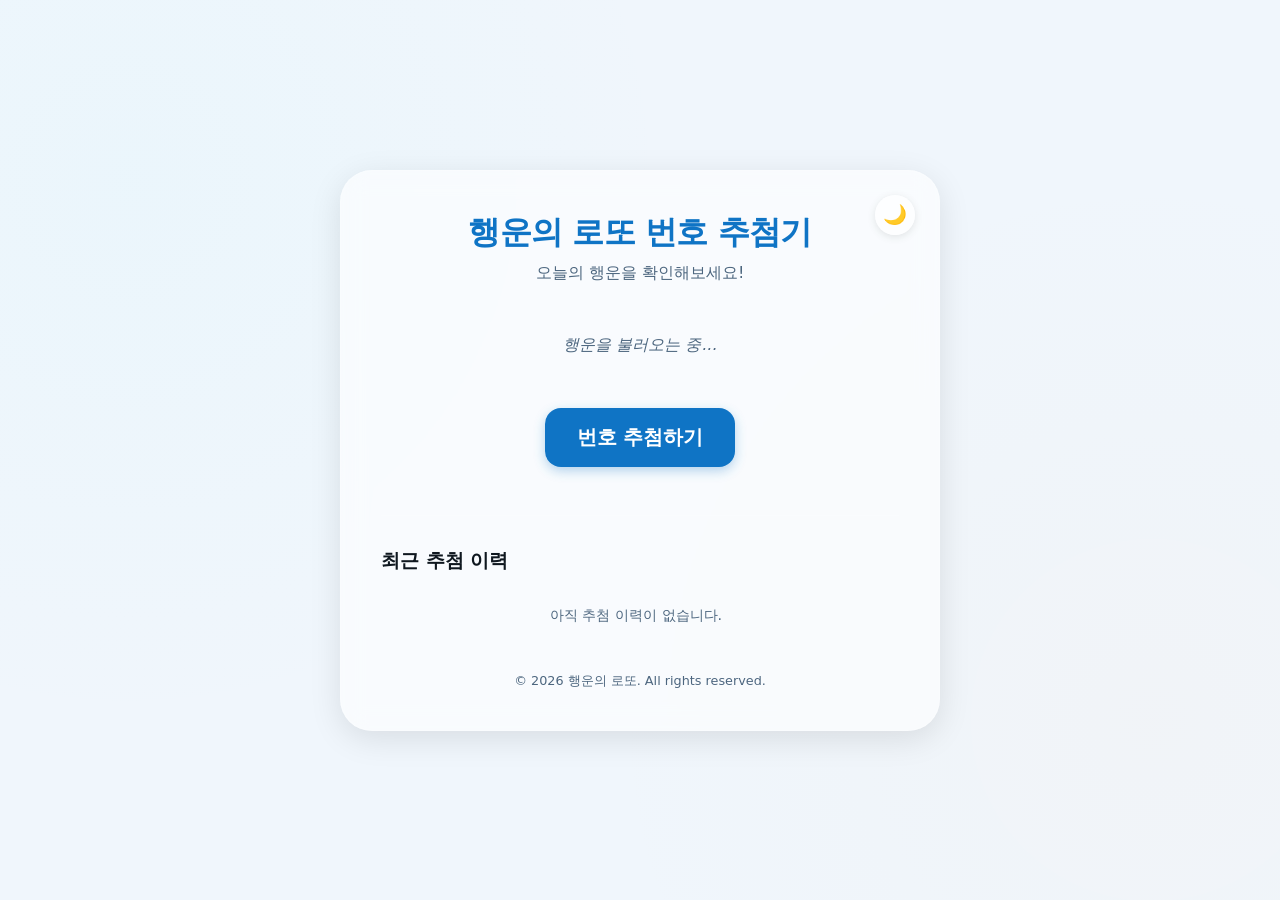
==== index.html @ 4b93f6ab "feat: add dark/light mode support and theme persistence" ====
<!DOCTYPE html>
<html lang="ko" data-theme="light">
<head>
  <meta charset="UTF-8">
  <meta name="viewport" content="width=device-width, initial-scale=1.0">
  <title>행운의 로또 번호 추첨기</title>
  <link rel="stylesheet" href="style.css">
</head>
<body>
  <div class="container">
    <button id="theme-toggle" class="theme-toggle-btn" aria-label="테마 변경">
      <span class="theme-icon">🌙</span>
    </button>
    
    <header>
      <h1>행운의 로또 번호 추첨기</h1>
      <p>오늘의 행운을 확인해보세요!</p>
    </header>

    <main>
      <section class="draw-area">
        <div id="balls-container" class="balls-container">
          <div class="placeholder">행운을 불러오는 중...</div>
        </div>
        <button id="draw-btn" class="draw-btn">번호 추첨하기</button>
      </section>

      <section class="history-area">
        <h2>최근 추첨 이력</h2>
        <ul id="history-list" class="history-list">
          <li class="empty-msg">아직 추첨 이력이 없습니다.</li>
        </ul>
      </section>
    </main>

    <footer>
      <p>&copy; 2026 행운의 로또. All rights reserved.</p>
    </footer>
  </div>
  <script type="module" src="main.js"></script>
</body>
</html>
---- style.css ----
:root {
  --font-main: system-ui, -apple-system, sans-serif;
  --primary-color: oklch(0.55 0.15 250);
  --card-shadow: 0 8px 32px 0 oklch(0 0 0 / 0.1);
}

/* Light Mode Variables */
[data-theme='light'] {
  --bg-color: oklch(0.97 0.01 250);
  --text-color: oklch(0.2 0.02 250);
  --glass-bg: oklch(1 0 0 / 0.6);
  --border-color: oklch(1 0 0 / 0.2);
  --sub-text-color: oklch(0.5 0.05 250);
  --history-item-bg: oklch(1 0 0 / 0.4);
}

/* Dark Mode Variables */
[data-theme='dark'] {
  --bg-color: oklch(0.15 0.02 250);
  --text-color: oklch(0.95 0.01 250);
  --glass-bg: oklch(0.2 0.05 250 / 0.7);
  --border-color: oklch(1 0 0 / 0.1);
  --sub-text-color: oklch(0.7 0.02 250);
  --history-item-bg: oklch(0.3 0.02 250 / 0.4);
}

* {
  box-sizing: border-box;
  margin: 0;
  padding: 0;
  transition: background-color 0.3s ease, color 0.3s ease;
}

body {
  font-family: var(--font-main);
  background-color: var(--bg-color);
  background-image: 
    radial-gradient(circle at 10% 20%, oklch(0.9 0.1 200 / 0.05) 0%, transparent 40%),
    radial-gradient(circle at 90% 80%, oklch(0.9 0.1 50 / 0.05) 0%, transparent 40%);
  min-height: 100vh;
  display: flex;
  justify-content: center;
  align-items: center;
  color: var(--text-color);
}

.container {
  width: min(100% - 2rem, 600px);
  background: var(--glass-bg);
  backdrop-filter: blur(12px);
  -webkit-backdrop-filter: blur(12px);
  border: 1px solid var(--border-color);
  border-radius: 2rem;
  padding: 2.5rem;
  box-shadow: var(--card-shadow);
  text-align: center;
  position: relative;
}

header {
  margin-bottom: 2rem;
}

header h1 {
  font-size: 2rem;
  font-weight: 800;
  color: var(--primary-color);
  margin-bottom: 0.5rem;
  letter-spacing: -0.025em;
}

header p {
  font-size: 1rem;
  color: var(--sub-text-color);
}

/* Theme Toggle Button */
.theme-toggle-btn {
  position: absolute;
  top: 1.5rem;
  right: 1.5rem;
  background: var(--glass-bg);
  border: 1px solid var(--border-color);
  width: 40px;
  height: 40px;
  border-radius: 50%;
  cursor: pointer;
  display: flex;
  align-items: center;
  justify-content: center;
  font-size: 1.2rem;
  box-shadow: 0 2px 8px rgba(0,0,0,0.1);
  transition: all 0.2s ease;
  z-index: 10;
}

.theme-toggle-btn:hover {
  transform: scale(1.1);
  box-shadow: 0 4px 12px rgba(0,0,0,0.2);
}

.draw-area {
  margin-bottom: 3rem;
  display: flex;
  flex-direction: column;
  gap: 2rem;
  align-items: center;
}

.balls-container {
  display: flex;
  justify-content: center;
  gap: 0.75rem;
  min-height: 60px;
  flex-wrap: wrap;
}

.placeholder {
  color: var(--sub-text-color);
  font-style: italic;
  display: flex;
  align-items: center;
}

.draw-btn {
  background-color: var(--primary-color);
  color: white;
  border: none;
  padding: 1rem 2rem;
  font-size: 1.25rem;
  font-weight: 700;
  border-radius: 1rem;
  cursor: pointer;
  transition: all 0.2s cubic-bezier(0.4, 0, 0.2, 1);
  box-shadow: 0 4px 12px oklch(0.55 0.15 250 / 0.3);
}

.draw-btn:hover {
  transform: translateY(-2px);
  box-shadow: 0 6px 20px oklch(0.55 0.15 250 / 0.4);
}

.draw-btn:active {
  transform: translateY(0);
}

.history-area {
  text-align: left;
  border-top: 1px solid var(--border-color);
  padding-top: 2rem;
}

.history-area h2 {
  font-size: 1.2rem;
  margin-bottom: 1rem;
  color: var(--text-color);
}

.history-list {
  list-style: none;
  display: flex;
  flex-direction: column;
  gap: 0.75rem;
  max-height: 200px;
  overflow-y: auto;
  padding-right: 0.5rem;
}

.history-item {
  display: flex;
  justify-content: space-between;
  align-items: center;
  background: var(--history-item-bg);
  padding: 0.75rem 1rem;
  border-radius: 0.75rem;
  animation: fadeIn 0.3s ease-out forwards;
}

.history-balls {
  display: flex;
  gap: 4px;
}

.history-ball {
  width: 24px;
  height: 24px;
  border-radius: 50%;
  display: flex;
  align-items: center;
  justify-content: center;
  font-size: 10px;
  font-weight: 700;
  color: white;
  text-shadow: 0 1px 1px rgba(0,0,0,0.2);
}

.empty-msg {
  color: var(--sub-text-color);
  font-size: 0.9rem;
  text-align: center;
  padding: 1rem;
}

footer {
  margin-top: 2rem;
  font-size: 0.8rem;
  color: var(--sub-text-color);
}

/* Scrollbar styling */
.history-list::-webkit-scrollbar {
  width: 4px;
}
.history-list::-webkit-scrollbar-track {
  background: transparent;
}
.history-list::-webkit-scrollbar-thumb {
  background: oklch(0.8 0.02 250 / 0.3);
  border-radius: 10px;
}

@keyframes fadeIn {
  from { opacity: 0; transform: translateY(10px); }
  to { opacity: 1; transform: translateY(0); }
}

@layer components {
  /* Lotto Ball Colors */
  .ball-yellow { background-color: oklch(0.85 0.15 90); }
  .ball-blue { background-color: oklch(0.65 0.15 240); }
  .ball-red { background-color: oklch(0.65 0.2 30); }
  .ball-grey { background-color: oklch(0.65 0.02 250); }
  .ball-green { background-color: oklch(0.75 0.15 150); }
}

@media (max-width: 480px) {
  .container {
    padding: 1.5rem;
    border-radius: 1.5rem;
  }
  .balls-container {
    gap: 0.5rem;
  }
  .theme-toggle-btn {
    top: 1rem;
    right: 1rem;
    width: 36px;
    height: 36px;
  }
}
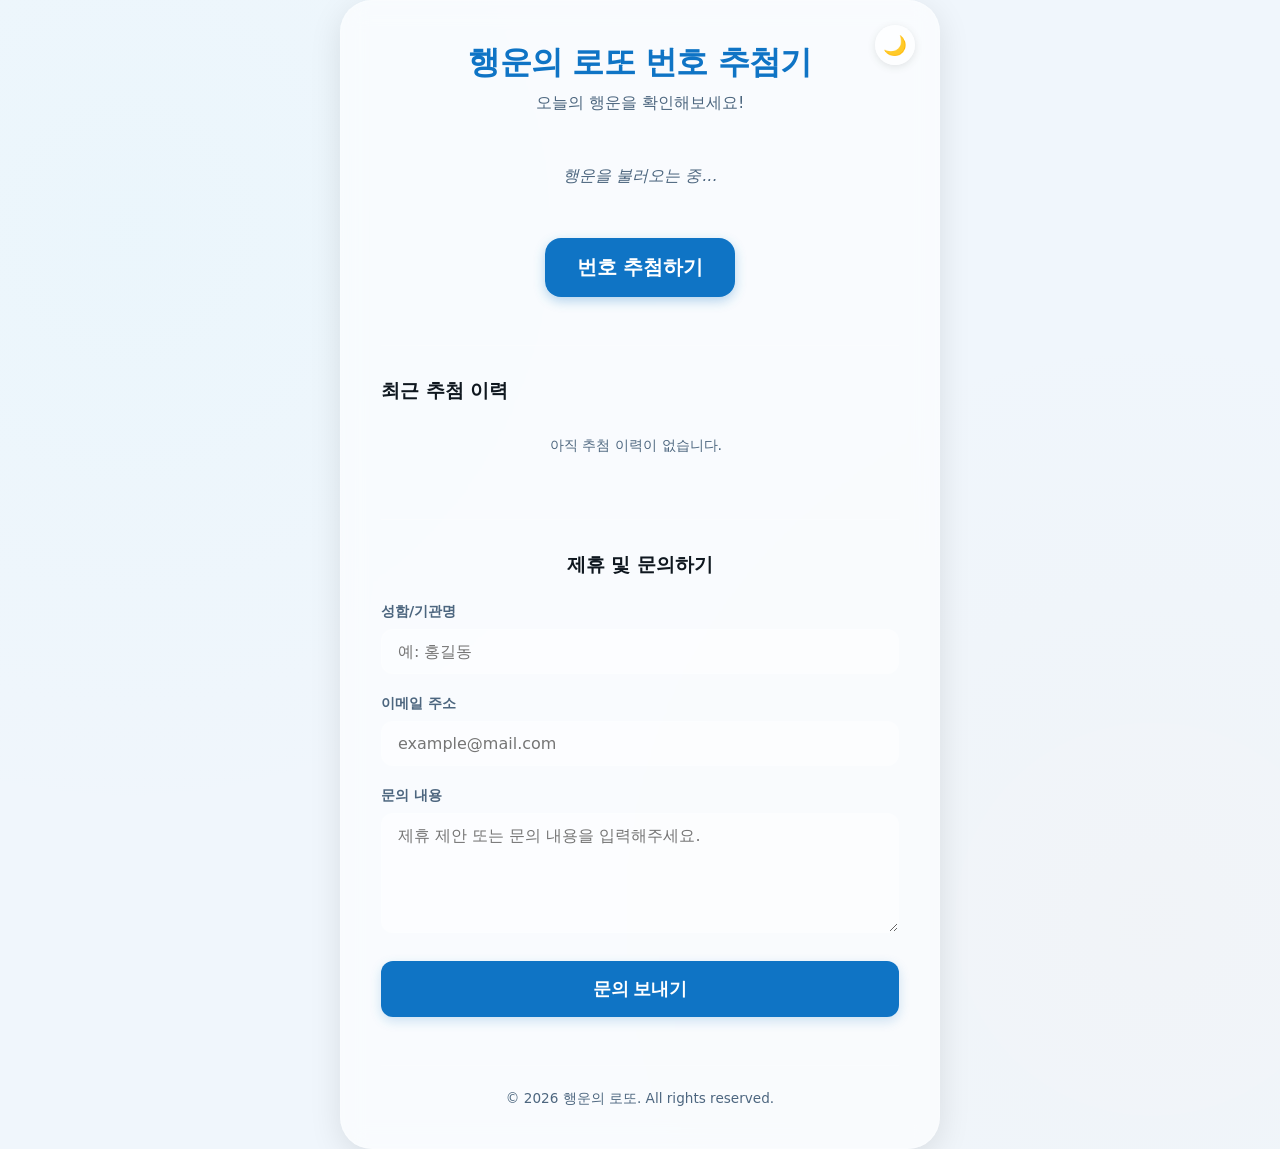
==== commit 328a19cd: "feat: add partnership inquiry form with Formspree integration" ====
--- a/index.html
+++ b/index.html
@@ -31,6 +31,25 @@
           <li class="empty-msg">아직 추첨 이력이 없습니다.</li>
         </ul>
       </section>
+      <section class="contact-area">
+        <h2>제휴 및 문의하기</h2>
+        <form action="https://formspree.io/f/mgonyqav" method="POST" class="contact-form">
+          <div class="form-group">
+            <label for="name">성함/기관명</label>
+            <input type="text" id="name" name="name" required placeholder="예: 홍길동">
+          </div>
+          <div class="form-group">
+            <label for="email">이메일 주소</label>
+            <input type="email" id="email" name="email" required placeholder="example@mail.com">
+          </div>
+          <div class="form-group">
+            <label for="message">문의 내용</label>
+            <textarea id="message" name="message" required placeholder="제휴 제안 또는 문의 내용을 입력해주세요."></textarea>
+          </div>
+          <button type="submit" class="submit-btn">문의 보내기</button>
+        </form>
+      </section>
+
     </main>
 
     <footer>
--- a/style.css
+++ b/style.css
@@ -248,3 +248,93 @@
     height: 36px;
   }
 }
+
+/* Contact Area Styles */
+.contact-area {
+  margin-top: 3rem;
+  padding-top: 2rem;
+  border-top: 1px solid var(--border-color);
+  text-align: left;
+}
+
+.contact-area h2 {
+  font-size: 1.2rem;
+  margin-bottom: 1.5rem;
+  color: var(--text-color);
+  text-align: center;
+}
+
+.contact-form {
+  display: flex;
+  flex-direction: column;
+  gap: 1.25rem;
+}
+
+.form-group {
+  display: flex;
+  flex-direction: column;
+  gap: 0.5rem;
+}
+
+.form-group label {
+  font-size: 0.9rem;
+  font-weight: 600;
+  color: var(--sub-text-color);
+}
+
+.form-group input,
+.form-group textarea {
+  background: var(--history-item-bg);
+  border: 1px solid var(--border-color);
+  border-radius: 0.75rem;
+  padding: 0.75rem 1rem;
+  color: var(--text-color);
+  font-family: inherit;
+  font-size: 1rem;
+  transition: border-color 0.2s ease, box-shadow 0.2s ease;
+}
+
+.form-group input:focus,
+.form-group textarea:focus {
+  outline: none;
+  border-color: var(--primary-color);
+  box-shadow: 0 0 0 3px oklch(0.55 0.15 250 / 0.1);
+}
+
+.form-group textarea {
+  min-height: 120px;
+  resize: vertical;
+}
+
+.submit-btn {
+  background-color: var(--primary-color);
+  color: white;
+  border: none;
+  padding: 1rem;
+  font-size: 1.1rem;
+  font-weight: 700;
+  border-radius: 0.75rem;
+  cursor: pointer;
+  transition: all 0.2s ease;
+  margin-top: 0.5rem;
+  box-shadow: 0 4px 12px oklch(0.55 0.15 250 / 0.2);
+}
+
+.submit-btn:hover {
+  transform: translateY(-2px);
+  box-shadow: 0 6px 16px oklch(0.55 0.15 250 / 0.3);
+  filter: brightness(1.1);
+}
+
+.submit-btn:active {
+  transform: translateY(0);
+}
+
+footer {
+  margin-top: 3rem;
+  padding-top: 1.5rem;
+  border-top: 1px solid var(--border-color);
+  font-size: 0.85rem;
+  color: var(--sub-text-color);
+  text-align: center;
+}
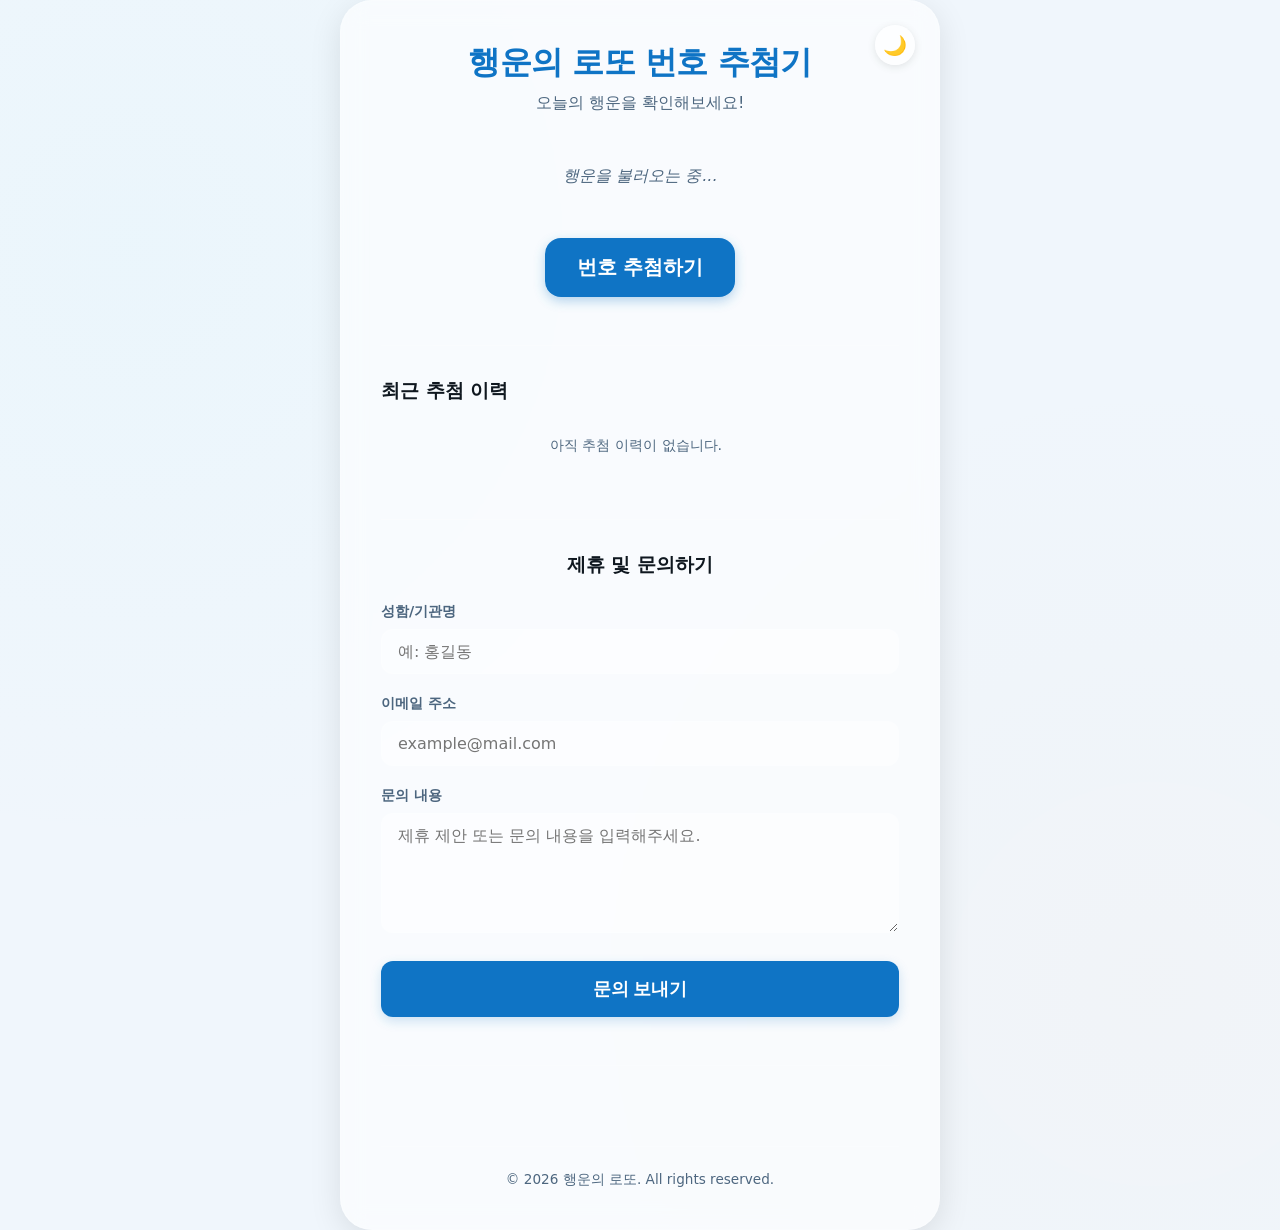
==== commit d475f361: "feat: add Disqus comment section" ====
--- a/index.html
+++ b/index.html
@@ -50,6 +50,28 @@
         </form>
       </section>
 
+      <section class="comments-area">
+        <div id="disqus_thread"></div>
+        <script>
+            /**
+            *  RECOMMENDED CONFIGURATION VARIABLES: EDIT AND UNCOMMENT THE SECTION BELOW TO INSERT DYNAMIC VALUES FROM YOUR PLATFORM OR CMS.
+            *  LEARN WHY DEFINING THESE VARIABLES IS IMPORTANT: https://disqus.com/admin/universalcode/#configuration-variables    */
+            /*
+            var disqus_config = function () {
+            this.page.url = PAGE_URL;  // Replace PAGE_URL with your page's canonical URL variable
+            this.page.identifier = PAGE_IDENTIFIER; // Replace PAGE_IDENTIFIER with your page's unique identifier variable
+            };
+            */
+            (function() { // DON'T EDIT BELOW THIS LINE
+            var d = document, s = d.createElement('script');
+            s.src = 'https://productbuilderdev.disqus.com/embed.js';
+            s.setAttribute('data-timestamp', +new Date());
+            (d.head || d.body).appendChild(s);
+            })();
+        </script>
+        <noscript>Please enable JavaScript to view the <a href="https://disqus.com/?ref_noscript">comments powered by Disqus.</a></noscript>
+      </section>
+
     </main>
 
     <footer>
--- a/style.css
+++ b/style.css
@@ -338,3 +338,10 @@
   color: var(--sub-text-color);
   text-align: center;
 }
+
+/* Comments Area Styles */
+.comments-area {
+  margin-top: 3rem;
+  padding-top: 2rem;
+  border-top: 1px solid var(--border-color);
+}
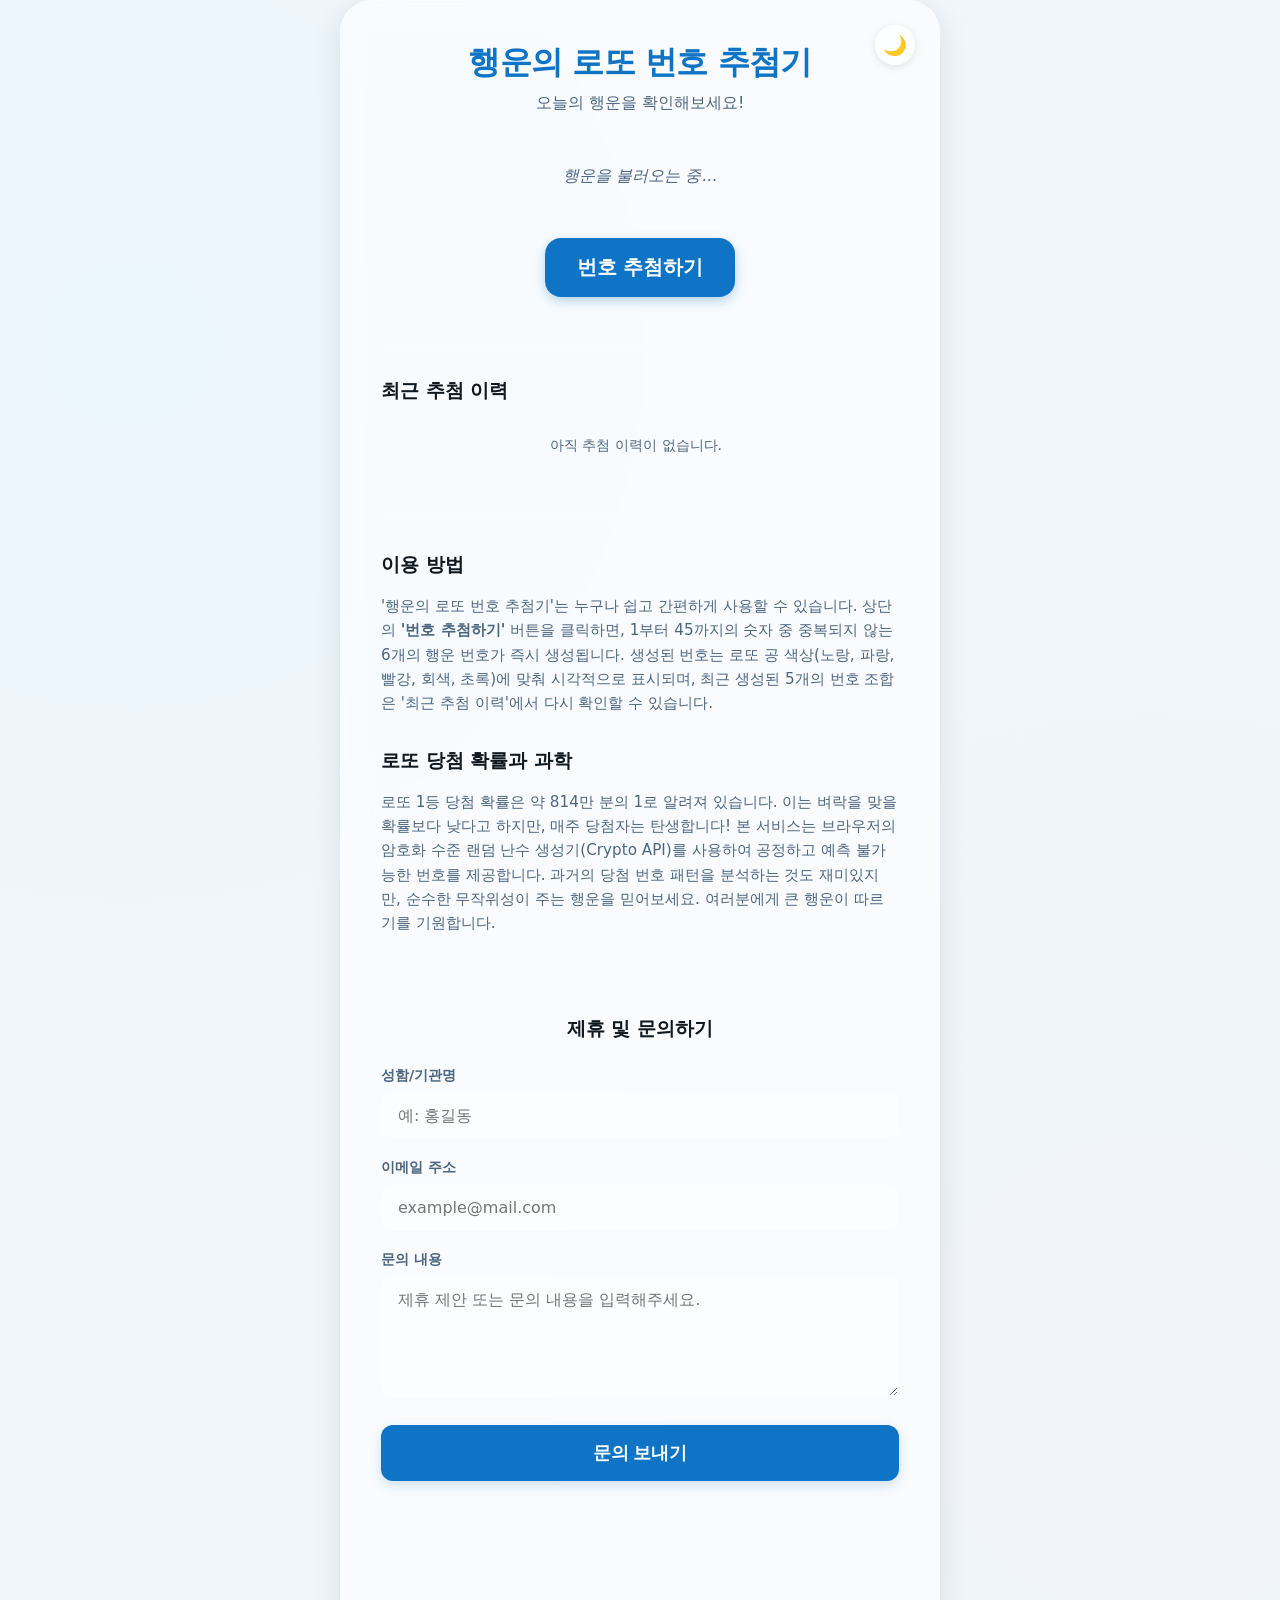
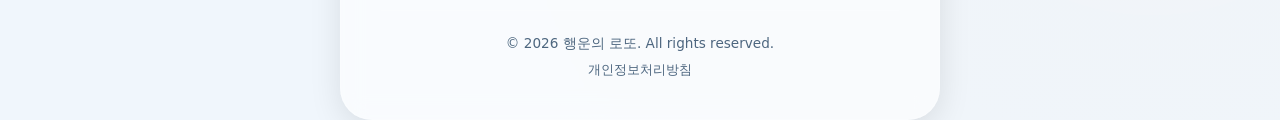
==== commit 0a362056: "feat: optimize for AdSense (content, SEO, privacy policy)" ====
--- a/index.html
+++ b/index.html
@@ -3,7 +3,15 @@
 <head>
   <meta charset="UTF-8">
   <meta name="viewport" content="width=device-width, initial-scale=1.0">
-  <title>행운의 로또 번호 추첨기</title>
+  <meta name="description" content="클릭 한 번으로 행운의 로또 번호를 무료로 생성하세요. 1등 당첨을 위한 과학적인 랜덤 알고리즘을 사용합니다. 지금 바로 확인해보세요!">
+  <meta name="keywords" content="로또번호생성기, 로또추첨기, 로또예상번호, 무료로또번호, 로또1등, 로또당첨번호">
+  <meta property="og:title" content="행운의 로또 번호 추첨기">
+  <meta property="og:description" content="오늘의 행운을 확인하세요! 무료 로또 번호 자동 생성 서비스.">
+  <meta property="og:type" content="website">
+  <title>행운의 로또 번호 추첨기 - 무료 자동 생성</title>
+  <script async src="https://pagead2.googlesyndication.com/pagead/js/adsbygoogle.js?client=ca-pub-6494320056505062"
+     crossorigin="anonymous"></script>
+  <meta name="google-adsense-account" content="ca-pub-6494320056505062">
   <link rel="stylesheet" href="style.css">
 </head>
 <body>
@@ -31,6 +39,23 @@
           <li class="empty-msg">아직 추첨 이력이 없습니다.</li>
         </ul>
       </section>
+
+      <section class="content-area" style="text-align: left; margin-top: 3rem; padding-top: 2rem; border-top: 1px solid var(--border-color);">
+        <article style="margin-bottom: 2rem;">
+          <h2 style="font-size: 1.2rem; margin-bottom: 1rem;">이용 방법</h2>
+          <p style="font-size: 0.95rem; line-height: 1.6; color: var(--sub-text-color);">
+            '행운의 로또 번호 추첨기'는 누구나 쉽고 간편하게 사용할 수 있습니다. 상단의 <strong>'번호 추첨하기'</strong> 버튼을 클릭하면, 1부터 45까지의 숫자 중 중복되지 않는 6개의 행운 번호가 즉시 생성됩니다. 생성된 번호는 로또 공 색상(노랑, 파랑, 빨강, 회색, 초록)에 맞춰 시각적으로 표시되며, 최근 생성된 5개의 번호 조합은 '최근 추첨 이력'에서 다시 확인할 수 있습니다.
+          </p>
+        </article>
+        
+        <article>
+          <h2 style="font-size: 1.2rem; margin-bottom: 1rem;">로또 당첨 확률과 과학</h2>
+          <p style="font-size: 0.95rem; line-height: 1.6; color: var(--sub-text-color);">
+            로또 1등 당첨 확률은 약 814만 분의 1로 알려져 있습니다. 이는 벼락을 맞을 확률보다 낮다고 하지만, 매주 당첨자는 탄생합니다! 본 서비스는 브라우저의 암호화 수준 랜덤 난수 생성기(Crypto API)를 사용하여 공정하고 예측 불가능한 번호를 제공합니다. 과거의 당첨 번호 패턴을 분석하는 것도 재미있지만, 순수한 무작위성이 주는 행운을 믿어보세요. 여러분에게 큰 행운이 따르기를 기원합니다.
+          </p>
+        </article>
+      </section>
+
       <section class="contact-area">
         <h2>제휴 및 문의하기</h2>
         <form action="https://formspree.io/f/mgonyqav" method="POST" class="contact-form">
@@ -76,6 +101,7 @@
 
     <footer>
       <p>&copy; 2026 행운의 로또. All rights reserved.</p>
+      <p style="margin-top: 0.5rem;"><a href="privacy.html" style="color: var(--sub-text-color); text-decoration: none; font-size: 0.8rem;">개인정보처리방침</a></p>
     </footer>
   </div>
   <script type="module" src="main.js"></script>
